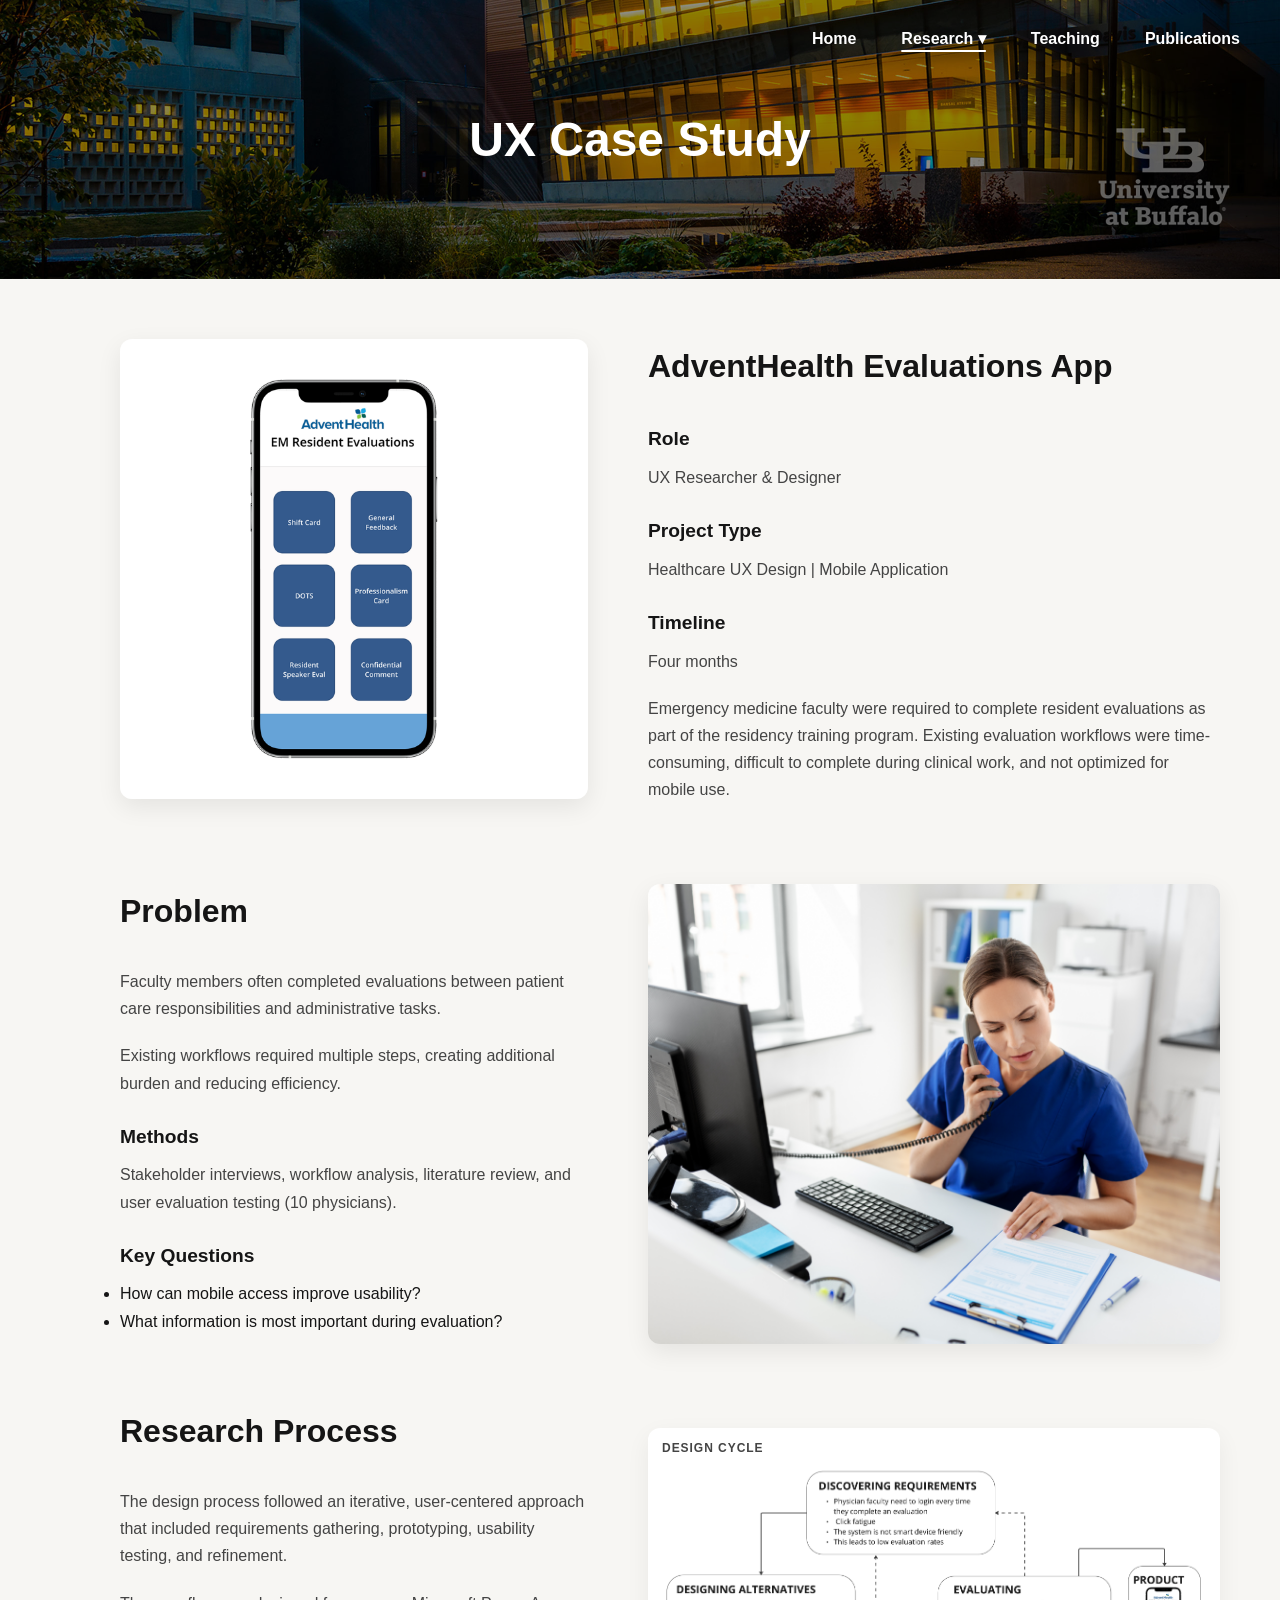
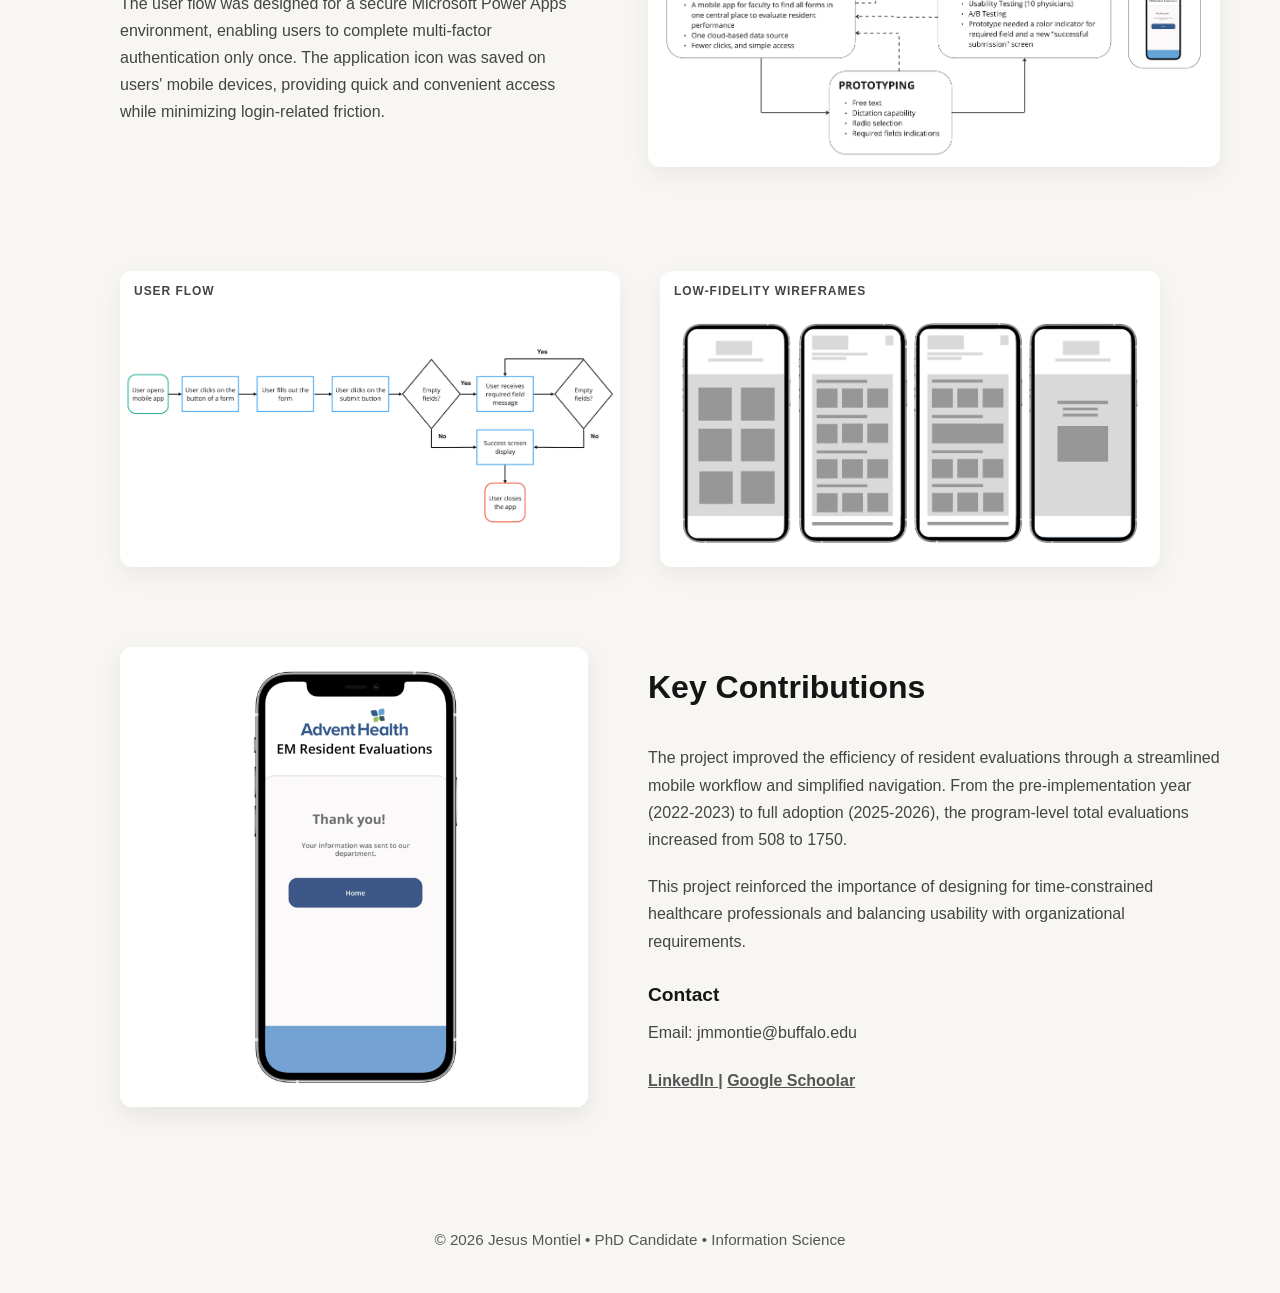
==== app.html @ 4b7aa02b "Add files via upload" ====
<!DOCTYPE html>
<html lang="en">

<head>
    <meta charset="UTF-8">
    <meta name="viewport" content="width=device-width, initial-scale=1.0">
    <title>Research</title>

    <link rel="stylesheet" href="app.css">
</head>

<body>

    <!-- NAVIGATION -->

    <nav class="navbar">

        <button class="menu-toggle">
            &#9776;
        </button>
    
        <ul>
    
            <li>
                <a href="index.html">Home</a>
            </li>
    
            <li class="dropdown">
    
                <a class="active">Research ▾</a>
    
                <div class="mega-menu">
    
                    <a href="dissertation.html">
                        Dissertation Research
                    </a>
    
                    <a href="portal.html">
                        Patient Portal Research
                    </a>
    
                    <a href="app.html">
                        UX Case Study
                    </a>
    
                </div>
    
            </li>
    
            <li>
                <a href="teaching.html">Teaching</a>
            </li>
    
            <li>
                <a href="publications.html">Publications</a>
            </li>
    
        </ul>
    
    </nav>

    <!-- HERO -->

    <header class="project-hero">

        <img src = "images/hero.jpg">

        <div class="hero-overlay">
            <h1>UX Case Study</h1>
        </div>

    </header>

    <section class="project-overview">

        <div class="overview-grid">
    
            <!-- LEFT COLUMN -->
    
            <figure class="project-image">
    
                <img src = "images/homeapp.png">
    
             
    
            </figure>
    
            <!-- RIGHT COLUMN -->
    
            <div class="overview-content">
    
                <h2>AdventHealth Evaluations App</h2>
    
                <h3>Role</h3>
    
                <p>
                    UX Researcher &amp; Designer
                </p>
    
                <h3>Project Type</h3>
    
                <p>
                    Healthcare UX Design | Mobile Application
                </p>
                
                <h3>Timeline</h3>
    
                <p>
                    Four months
                </p>
    
                <p>
                    Emergency medicine faculty were required to complete
                    resident evaluations as part of the residency training
                    program. Existing evaluation workflows were time-consuming,
                    difficult to complete during clinical work, and not
                    optimized for mobile use.
                </p>
    

            </div>
            
            </div>
        </div>
    
    </section>
  

<!-- SECTION 2 -->

<section class="project-overview">

    <div class="overview-grid reverse-layout">

        <div class="overview-content">

            <h2>Problem</h2>

            <p>
                Faculty members often completed evaluations between
                patient care responsibilities and administrative tasks.
            </p>

            <p>
                Existing workflows required multiple steps, creating
                additional burden and reducing efficiency.
            </p>

            <h3>Methods</h3>

            <p>
                Stakeholder interviews, workflow analysis, literature review, and user evaluation testing (10 physicians).
            </p>

            <h3>Key Questions</h3>
            <ul>
                <li>
                    How can mobile access improve usability?

                </li>

                <li>
                    What information is most important during evaluation?

                </li>
            </ul>

        </div>

        <figure class="project-image">
            <img src = "images/doctors.jpg">

        </figure>

    </div>

</section>


 <!-- Images -->
 <section class="project-overview">

    <div class="overview-grid">

        <!-- LEFT -->

        <div class="overview-content">

            <h2>Research Process</h2>

           
<p>
    The design process followed an iterative, user-centered approach that included requirements gathering, prototyping, usability testing, and refinement.
    </p>
    
    <p>
    The user flow was designed for a secure Microsoft Power Apps environment, enabling users to complete multi-factor authentication only once. The application icon was saved on users' mobile devices, providing quick and convenient access while minimizing login-related friction.
    </p>
    

        </div>

        <!-- RIGHT -->

        <div class="image-card artifact-card">

            <div class="artifact-label">
                Design Cycle
            </div>

           <img src ="images/process.jpg">

    
        </div>

    </div>

</section>

<section class="project-overview">

    <div class="artifact-grid">

        <div class="image-card artifact-card">

            <div class="artifact-label">
                User Flow
            </div>

        <img src="images/User Flow.png">

        </div>

        <div class="image-card artifact-card">

            <div class="artifact-label">
                Low-Fidelity Wireframes
            </div>

        <img src="images/wireframes.png">

        </div>

    </div>

</section>


<section class="project-overview">

    <div class="overview-grid key-contributions">

        <!-- LEFT COLUMN -->

        <figure class="project-image">

            <img src = "images/thank you.png">

        
        </figure>

        <!-- RIGHT COLUMN -->

        <div class="overview-content">

            <h2>Key Contributions</h2>

            <p>
                The project improved the efficiency of resident evaluations through a streamlined mobile workflow and simplified navigation. From the pre-implementation year (2022-2023) to full adoption (2025-2026), the program-level total evaluations increased from 508 to 1750.
            </p>

            <p>
                This project reinforced the importance of
                designing for time-constrained healthcare
                professionals and balancing usability with
                organizational requirements.
                </p>

            <div class="contact-section">

                <h3>Contact</h3>
            
                <p>
                    Email: jmmontie@buffalo.edu
                </p>
            
                <div class="contact-links">
                
                    <a href="https://www.linkedin.com/in/jesus-montiel-9b087b145/">
                        LinkedIn
                    </a>
            
                    <span>|</span>
            
                    <a href="https://scholar.google.com/citations?user=2nwPM_0AAAAJ&hl=en">Google Schoolar</a>
            
                </div>
            
            </div>
            
            </div>
            

        </div>
    </div>

</section>
<script>

    const menuToggle = document.querySelector('.menu-toggle');
    const navMenu = document.querySelector('.navbar ul');
    
    menuToggle.addEventListener('click', () => {
        navMenu.classList.toggle('show');
    });
    
    document.querySelectorAll('.navbar a').forEach(link => {
        link.addEventListener('click', () => {
            navMenu.classList.remove('show');
        });
    });
    
    </script> 
    <footer class="site-footer">

        <p>
            © 2026 Jesus Montiel • PhD Candidate • Information Science
        </p>
    
    </footer>
</body>

</html>
---- app.css ----
/* =========================
   RESET
========================= */

*{
    margin:0;
    padding:0;
    box-sizing:border-box;
}

html{
    scroll-behavior:smooth;
}

body{
    font-family:'Inter', sans-serif;
    background:#f7f6f3;
    color:#151515;
    line-height:1.7;
}
/* =========================
   NAVIGATION
========================= */

.navbar{
    position:absolute;
    top:0;
    left:0;

    width:100%;

    padding:25px 40px;

    background:transparent;

    z-index:1000;
}

.navbar ul{
    display:flex;
    justify-content:flex-end;
    align-items:center;

    gap:45px;

    list-style:none;
}

.navbar a{
    color:white;

    text-decoration:none;

    font-size:1rem;

    font-weight:600;

    transition:opacity .2s ease;
}

.navbar a:hover{
    opacity:.80;
}

.navbar a.active{
    font-weight:700;

    text-decoration:underline;
    text-decoration-thickness:2px;
    text-underline-offset:6px;
}

/* =========================
   RESEARCH DROPDOWN
========================= */

.dropdown{
    position:relative;
}

.dropdown > a{
    color:white !important;
}

.dropdown > a.active{
    color:white !important;

    font-weight:700;

    text-decoration:underline;
    text-decoration-thickness:2px;
    text-underline-offset:6px;
}

.mega-menu{
    position:absolute;

    top:38px;

    left:50%;

    transform:translateX(-50%);

    min-width:300px;

    background:#111;

    border-radius:8px;

    padding:12px 0;

    box-shadow:0 15px 30px rgba(0,0,0,.35);

    opacity:0;
    visibility:hidden;

    transition:
        opacity .2s ease,
        visibility .2s ease;

    z-index:5000;
}

.dropdown:hover .mega-menu{
    opacity:1;
    visibility:visible;
}

.mega-menu a{
    display:block;

    padding:12px 20px;

    color:white !important;

    font-size:.95rem;

    font-weight:500;

    text-decoration:none;

    white-space:nowrap;
}

.mega-menu a:hover{
    background:rgba(255,255,255,.08);
}
/* =========================
   HERO
========================= */

.project-hero{
    position:relative;
    height:31vh;
    min-height:220px;
    overflow:hidden;
}

.project-hero img{
    width:100%;
    height:100%;
    object-fit:cover;
    object-position:bottom;
}

.hero-overlay{
    position:absolute;
    inset:0;

    display:flex;
    justify-content:center;
    align-items:center;

    text-align:center;

    background:rgba(0,0,0,.45);
}

.hero-overlay h1{
    color:white;
    font-size:3rem;
    font-weight:700;
}


/* =========================
   PROJECT OVERVIEW
========================= */

.project-overview{
    max-width:1200px;
    margin:60px auto;
    padding:0 80px;
}

.overview-grid{
    display:grid;
    grid-template-columns:45% 55%;
    gap:60px;
    align-items:start;
}


/* =========================
   IMAGE COLUMN
========================= */

.project-image{
    margin:0;
}

.project-image img{
    width:100%;
    height: 460px;
object-fit:cover;
    display:block;

    border-radius:12px;

    box-shadow:0 8px 24px rgba(0,0,0,.08);
}

.project-image figcaption{
    margin-top:16px;

    text-align:center;

    font-size:.95rem;
    line-height:1.6;

    color:#555;
}


/* =========================
   CONTENT COLUMN
========================= */

.overview-content h2{
    font-size:2rem;
    font-weight:700;

    margin-bottom:30px;
}

.overview-content h3{
    font-size:1.2rem;
    font-weight:600;

    margin-top:24px;
    margin-bottom:8px;

    color:#151515;
}

.overview-content p{
    color:#444;
    margin-bottom:20px;
}


/* =========================
   CONTENT SECTIONS
========================= */


.content-section:last-child{
    margin-bottom:0;
}

.content-section h2{
    font-size:1.75rem;
    font-weight:600;
    margin-bottom:16px;
}

.content-section h3{
    font-size:1.15rem;
    font-weight:600;
    margin-top:24px;
    margin-bottom:10px;
}

.content-section p,
.content-section li{
    color:#444;
}

.content-section p{
    margin-bottom:16px;
}

.content-section ul{
    padding-left:24px;
}

.content-section li{
    margin-bottom:10px;
}

.key-contributions{
    align-items:center;
}

/* =========================
   IMAGE CARDS
========================= */

.image-card{
    background:white;

    padding:4px;

    border-radius:12px;

    box-shadow:0 8px 24px rgba(0,0,0,.06);

    margin-top:24px;
    width:100%;
    transition:
    transform .3s ease,
    box-shadow .3s ease;
}

.image-card:hover{
    transform:scale(1.03);
    box-shadow:0 12px 24px rgba(0,0,0,.12);
    z-index:100;
}

.project-overview{
    overflow:visible;
}

.image-card img{
    width:100%;
    height:100%;
    display:block;
    border-radius:8px;
    object-fit:contain;
}

/* =========================
   UX ARTIFACTS
========================= */

.process-diagram{

    margin:24px 0 12px 0;
}


.artifact-card{
    position:relative;
    margin-bottom:20px;
    padding-top:32px;
}

.artifact-grid{
    display:grid;
    grid-template-columns:1fr 1fr;
    gap:40px;
    align-items:stretch;
}


.artifact-label{
    position:absolute;

    top:10px;
    left:14px;

    color:#444;

    font-size:.75rem;

    font-weight:700;

    text-transform:uppercase;

    letter-spacing:.08em;
    z-index:10;
}

.contact-links{
  margin-top:12px;
}

.contact-links a,
.contact-links span{
    color:#555;
font-size:1rem;
font-weight:600;
}
.contact-links a{
    text-decoration:underline;
}
.contact-links a:hover{
    opacity:.65;
}
.contact-lines a:first-child:after{
    content:"|";
    color:#555;
}
/* =========================
   TABLET
========================= */

@media(max-width:900px){

    .navbar ul{
        gap:20px;
    }

    .about-card{
        grid-template-columns:1fr;
    }

    .profile-container img{
        height:450px;
    }

    .research-grid{
        grid-template-columns:1fr;
    }
}
.menu-toggle{
    display:none;

    background:none;
    border:none;

    color:white;

    font-size:2rem;
    cursor:pointer;
}

.site-footer{
    margin-top:80px;
    padding:40px 20px;
    text-align:center;
}

.site-footer p{
    color:#555;
    font-size:.95rem;
}

/* =========================
   MOBILE
========================= */
@media(max-width:768px){


.hero-overlay h1{
    font-size:2.2rem;
}

    .navbar{
        
    display:flex;
    align-items:center;
    justify-content:flex-start;
    }
    
    .menu-toggle{
        display:block;
    
    }
    
    .image-card:hover{
        transform:none;
    }
    
    .navbar ul{
        display:none;
    
        position:absolute;
        top:70px;
        left:24px;
    
        background:#111;
    
        padding:20px;
    
        border-radius:10px;
    
        flex-direction:column;

        align-items:flex-start;   /* ADD THIS */
        text-align:left;

        gap:16px;
    
        min-width:220px;
    
        box-shadow:0 10px 30px rgba(0,0,0,.3);
    }
    .navbar ul li{
        width:100%;
    }
    
    .navbar ul a{
        display:block;
        width:100%;
        text-align:left;
    }
    
    .navbar ul.show{
        display:flex;
    }
    .mega-menu{
        position:static;
    
        opacity:1;
        visibility:visible;
    
        transform:none;
    
        background:none;
    
        box-shadow:none;
    
        padding-top:10px;
    
        min-width:auto;
    }

    .overview-grid{
        grid-template-columns:1fr;
        gap:40px;
    }
    .overview-content{
        min-width:0;
    }

    .artifact-grid{
        grid-template-columns:1fr;
    }

     .project-overview{
    
    padding-left:16px;
    padding-right:16px;
    }
  
    .project-image img{
    height:auto;
    max-height:500px;
  }

    .process-cards{
    grid-template-columns:1fr;
    }

   .project-overview{
    padding-left:24px;
    padding-right:24px;  
   }

   .overview-grid{
    grid-template-columns:1fr;
    gap:30px;   
    }

    .overview-content{
    width:100%;   
}

    .overview-content h2{
    font-size:1.75rem;
}

    .project-image{
    width:100%;
}

   .project-image img{
    width:100%;
    height:auto;
    max-height:none;
}

}


/* =========================
   RESEARCH PROCESS
========================= */

.research-process{
    max-width:1200px;
    margin:80px auto;
    padding:0 80px;
}

.research-process h2{
    font-size:2rem;
    font-weight:700;
    margin-bottom:40px;
}

/* Cards Layout */

.process-cards{
    display:grid;
    grid-template-columns:repeat(3, 1fr);
    gap:30px;
}

/* Individual Card */

.process-card{
    background:white;

    border-radius:16px;

    overflow:hidden;

    box-shadow:0 8px 24px rgba(0,0,0,.06);

    margin:0;
}

.process-card img{
    width:100%;
    height:280px;

    object-fit:cover;

    display:block;
}

.process-card figcaption{
    padding:24px;

    font-size:1.1rem;
    font-weight:600;

    color:#151515;

    text-align:left;
}
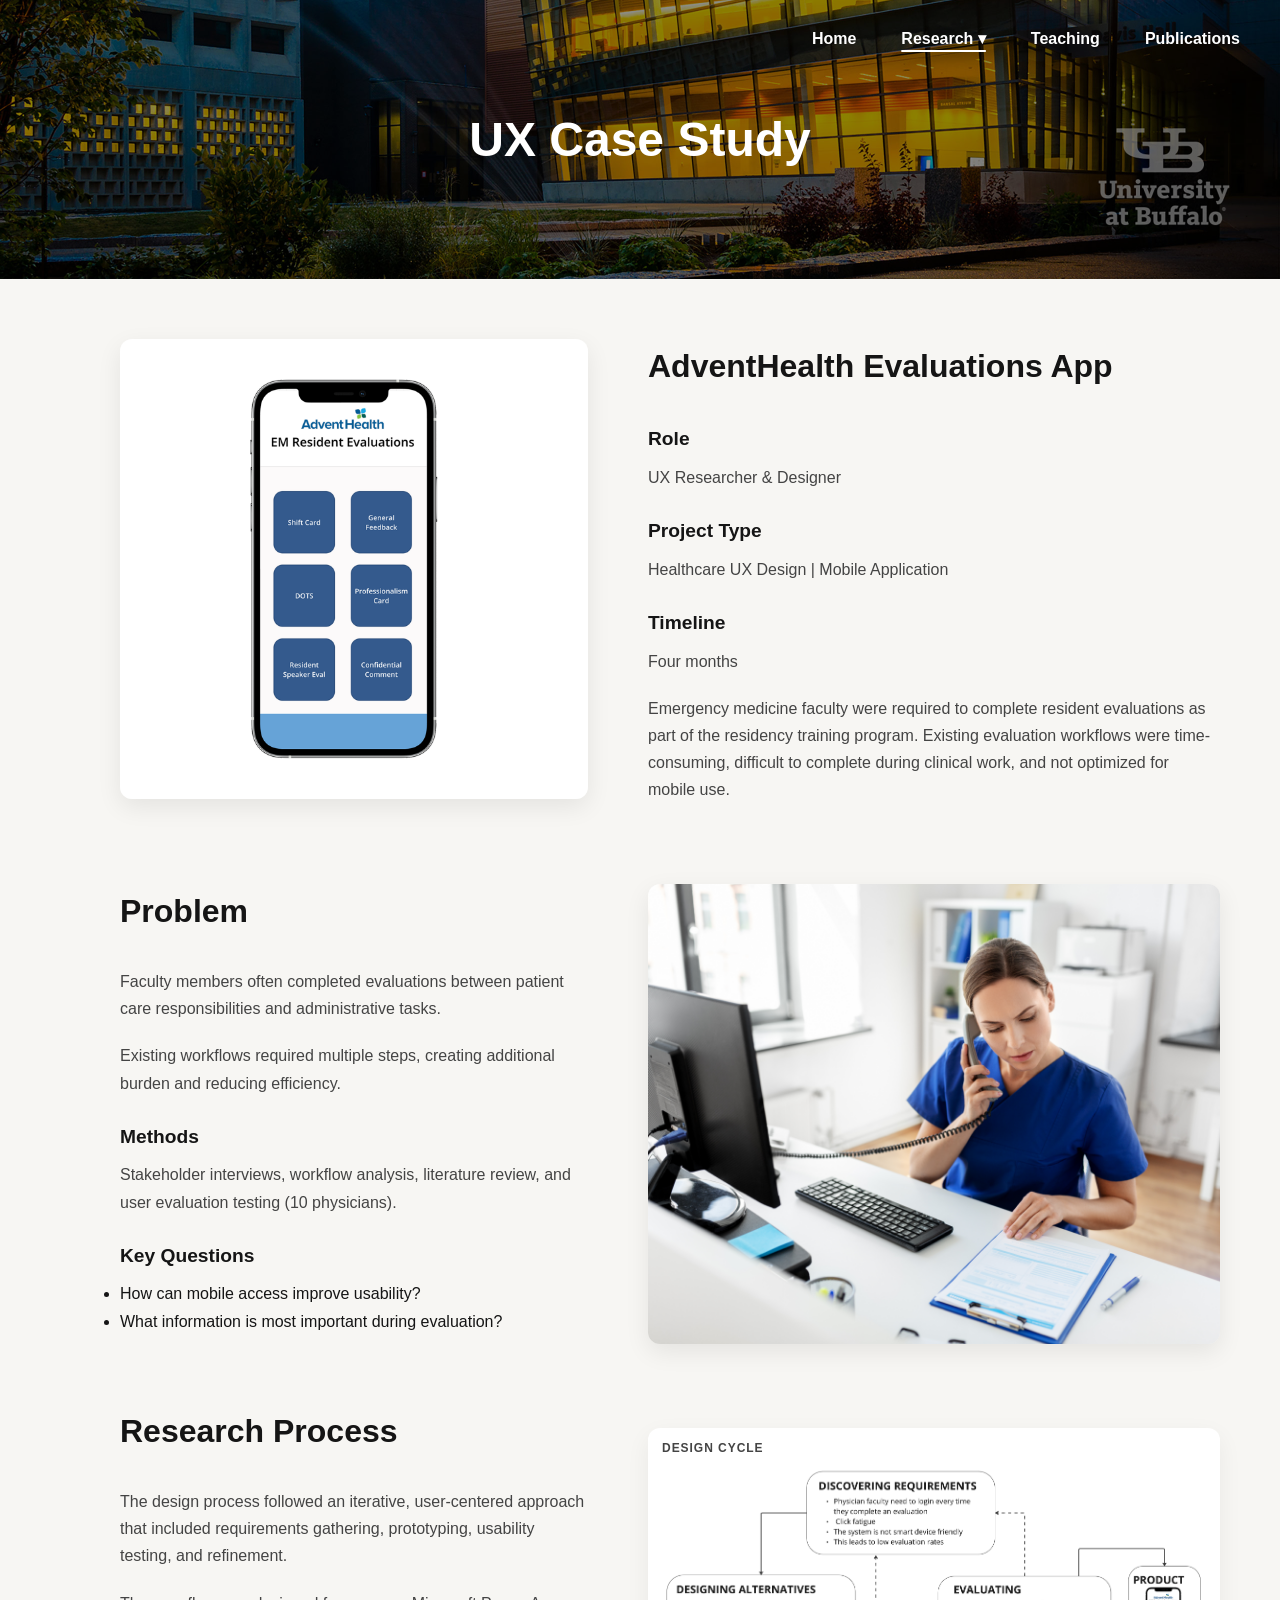
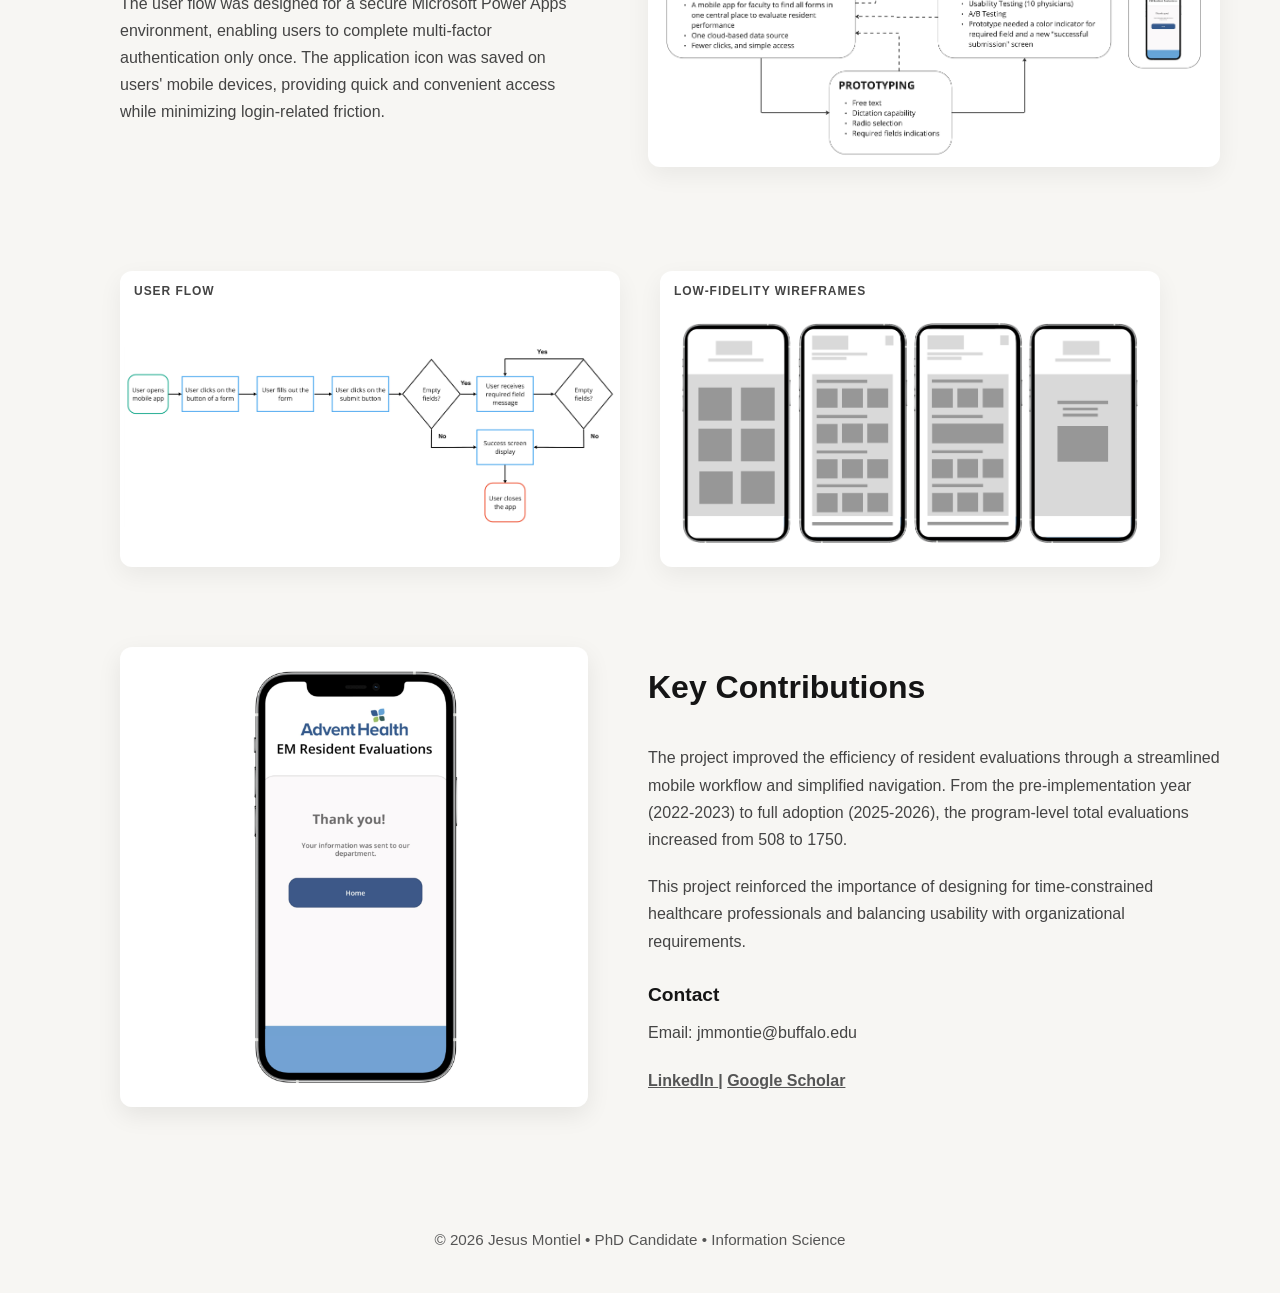
==== commit a5bfa8c7: "Add files via upload Updated the contact section" ====
--- a/app.html
+++ b/app.html
@@ -292,7 +292,7 @@
             
                     <span>|</span>
             
-                    <a href="https://scholar.google.com/citations?user=2nwPM_0AAAAJ&hl=en">Google Schoolar</a>
+                    <a href="https://scholar.google.com/citations?user=2nwPM_0AAAAJ&hl=en">Google Scholar</a>
             
                 </div>
             
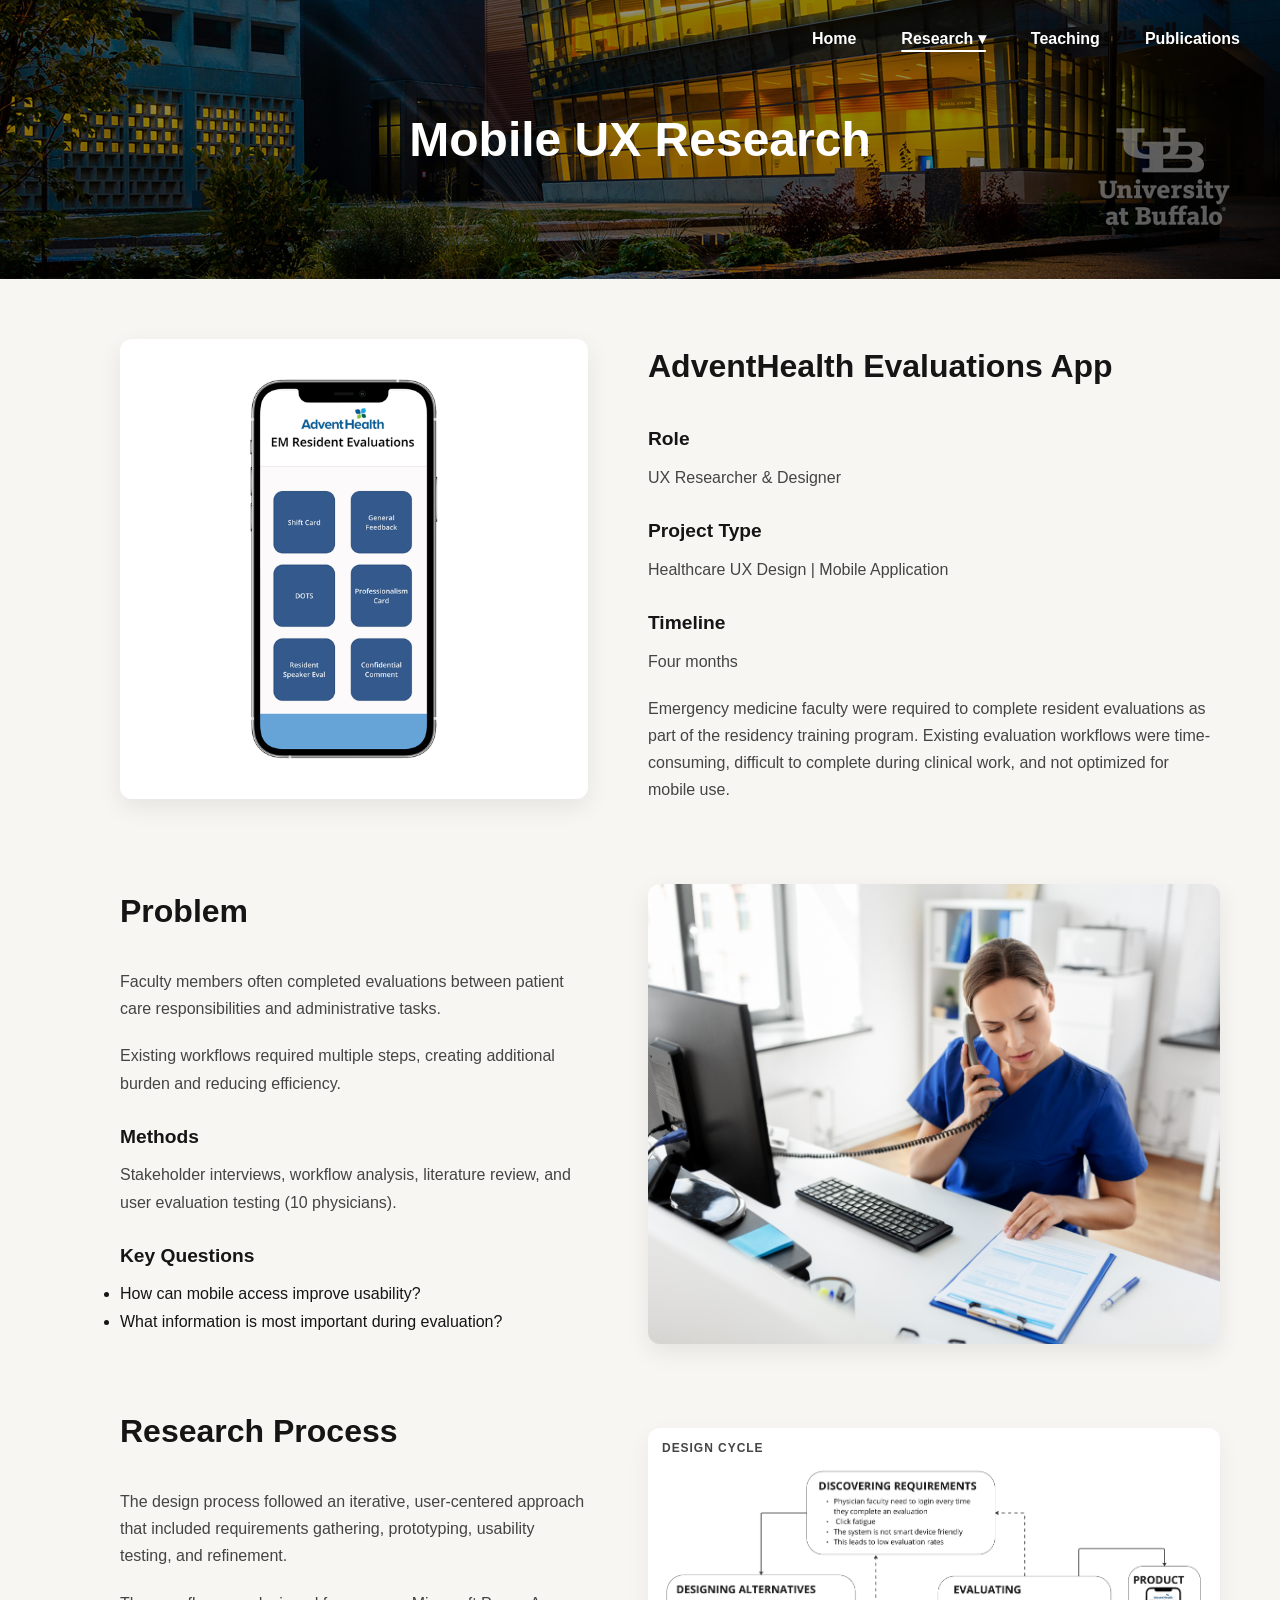
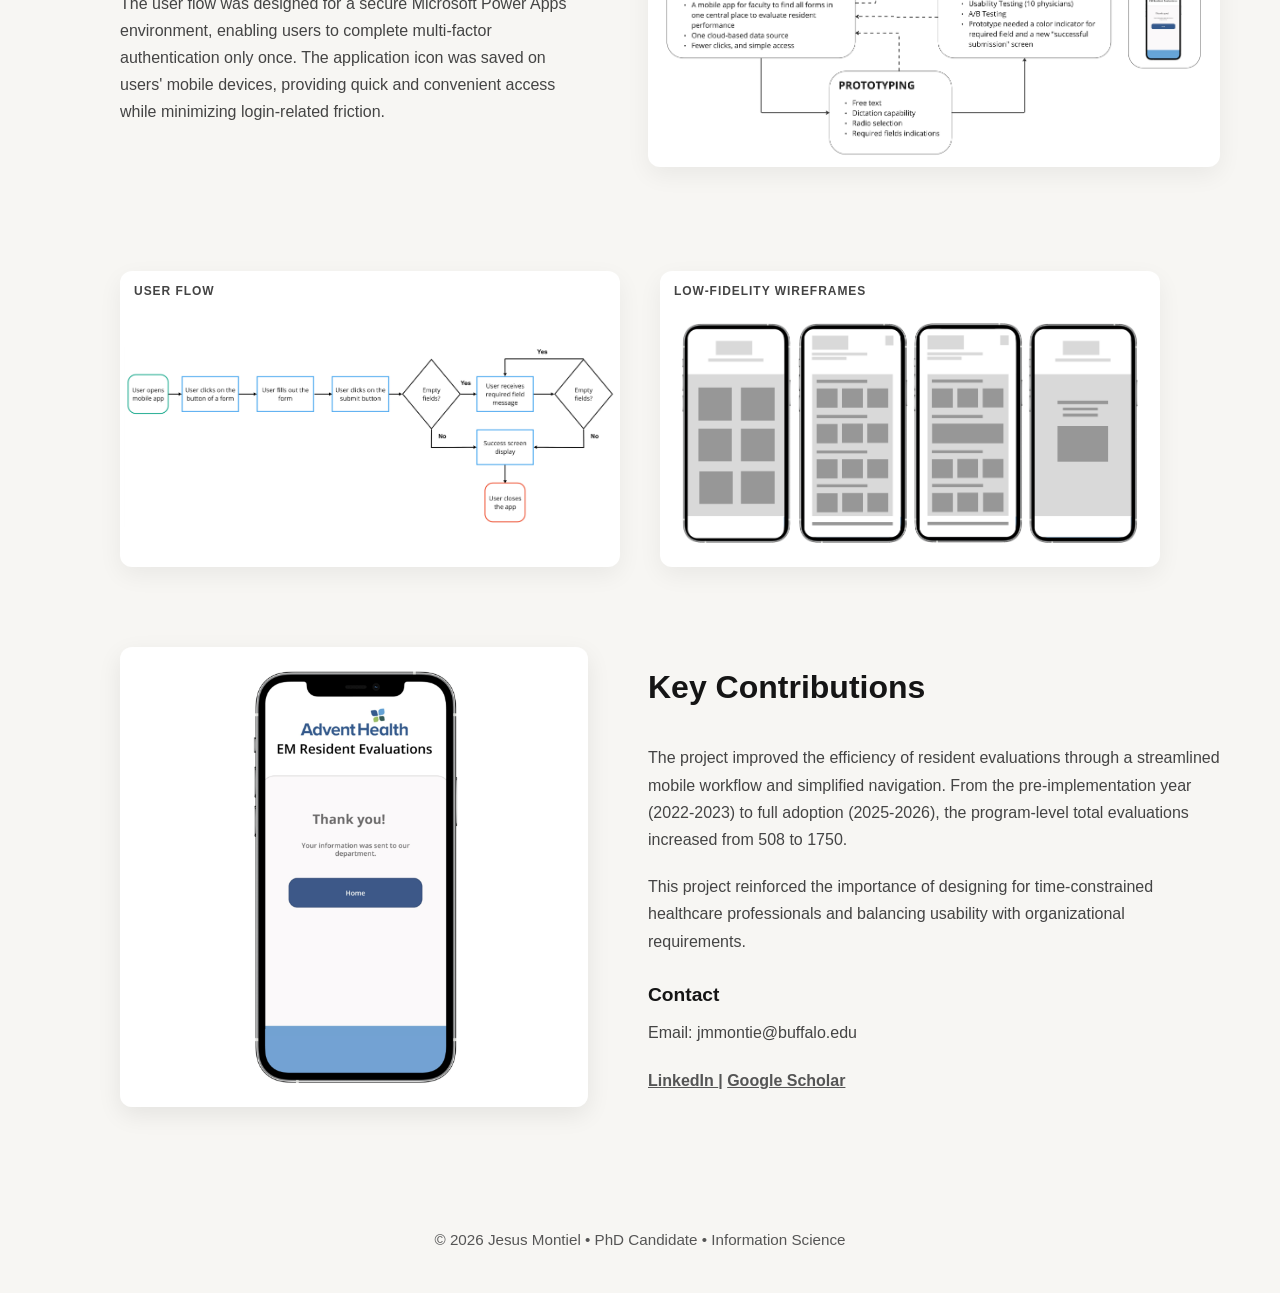
==== commit 8e47a826: "Add files via upload Updated navigation" ====
--- a/app.html
+++ b/app.html
@@ -40,7 +40,7 @@
                     </a>
     
                     <a href="app.html">
-                        UX Case Study
+                        Mobile UX Research
                     </a>
     
                 </div>
@@ -66,7 +66,7 @@
         <img src = "images/hero.jpg">
 
         <div class="hero-overlay">
-            <h1>UX Case Study</h1>
+            <h1>Mobile UX Research</h1>
         </div>
 
     </header>
